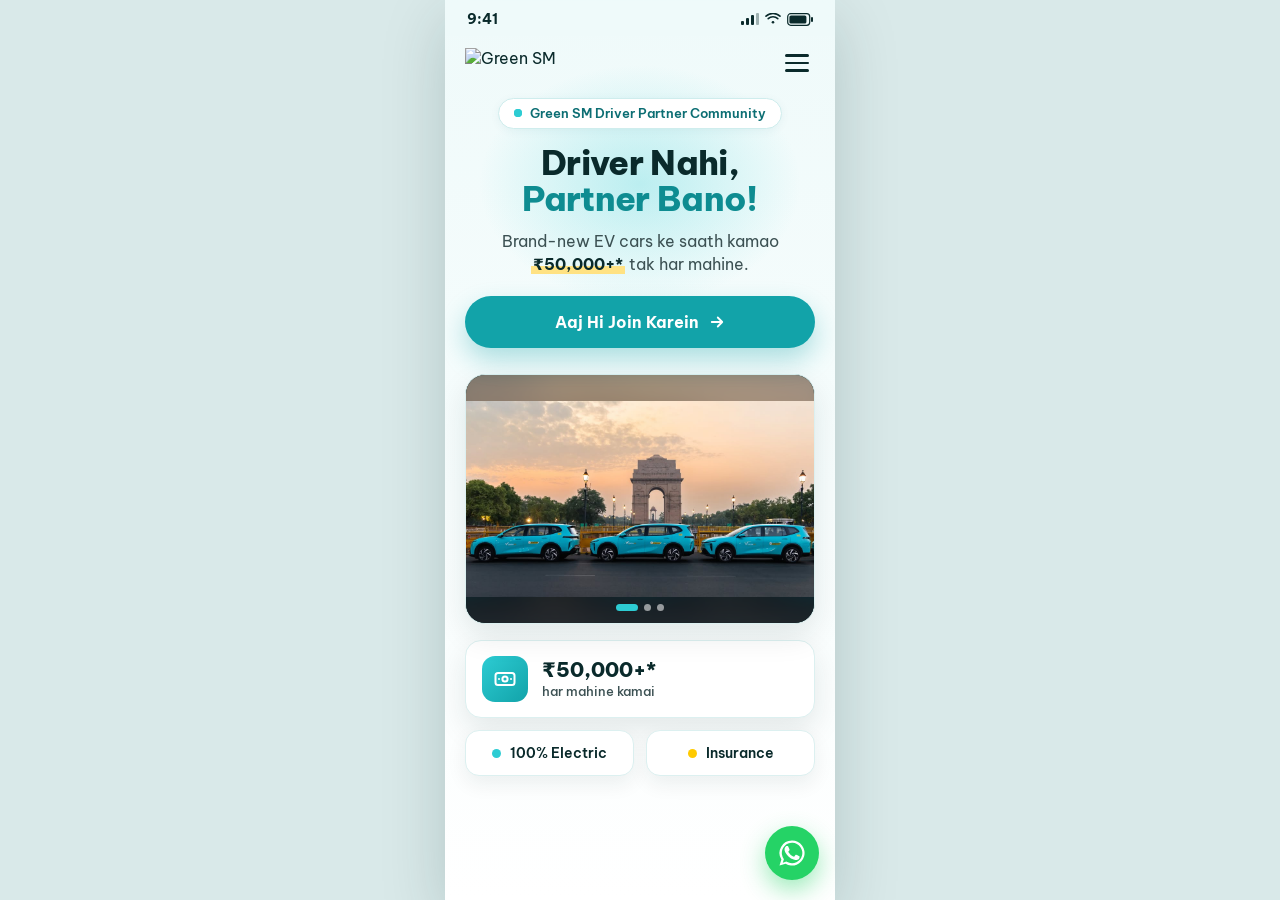
==== mobile.html @ 1cf207fc "IMPROVE: Mobile View" ====
<!DOCTYPE html>
<html lang="hi">
<head>
  <meta charset="UTF-8" />
  <meta name="viewport" content="width=device-width, initial-scale=1.0, viewport-fit=cover" />
  <title>Green SM — Driver Partner</title>

  <link rel="preconnect" href="https://fonts.googleapis.com" />
  <link rel="preconnect" href="https://fonts.gstatic.com" crossorigin />
  <link href="https://fonts.googleapis.com/css2?family=Be+Vietnam+Pro:wght@400;500;600;700;800&display=swap" rel="stylesheet" />

  <style>
    :root {
      --ink: #0A2A2B;
      --teal: #12A3A9;
      --teal-2: #2DCCD3;
      --teal-deep: #0E8C91;
      --mint-1: #EFFAFA;
      --mint-2: #F7FDFD;
      --yellow: #FFCA00;
      --yellow-soft: #FFE283;
      --wa: #25D366;
      --body: #3C5153;
      --card-border: #DCF0F0;
      --shadow: 0 12px 30px rgba(10, 42, 43, 0.10);
    }
    * { margin: 0; padding: 0; box-sizing: border-box; }
    html, body {
      height: 100%;
      font-family: "Be Vietnam Pro", system-ui, -apple-system, "Segoe UI", sans-serif;
      background: #d9e9e9;
      color: var(--ink);
      -webkit-font-smoothing: antialiased;
    }
    body { display: flex; justify-content: center; }

    /* ---- the phone screen (no bezel) ---- */
    .frame {
      position: relative;
      width: 100%;
      max-width: 390px;
      height: 100dvh;
      max-height: 900px;
      margin: 0 auto;
      overflow: hidden;
      background: linear-gradient(180deg, #EFFAFA 0%, #F7FDFD 55%, #FFFFFF 100%);
      box-shadow: 0 20px 60px rgba(10, 42, 43, 0.18);
    }
    .scroll {
      height: 100%;
      overflow-y: auto;
      scrollbar-width: none;
      -ms-overflow-style: none;
    }
    .scroll::-webkit-scrollbar { display: none; }

    /* ---- status bar ---- */
    .statusbar {
      position: sticky;
      top: 0;
      z-index: 30;
      display: flex;
      align-items: center;
      justify-content: space-between;
      padding: 10px 22px 8px;
      font-size: 14px;
      font-weight: 700;
      color: var(--ink);
      background: rgba(239, 250, 250, 0.72);
      -webkit-backdrop-filter: blur(10px);
      backdrop-filter: blur(10px);
    }
    .statusbar .sb-icons { display: flex; align-items: center; gap: 6px; }
    .statusbar svg { display: block; }

    /* ---- header ---- */
    .header {
      display: flex;
      align-items: center;
      justify-content: space-between;
      padding: 12px 20px 6px;
    }
    .logo { height: 30px; width: auto; }
    .hamburger {
      display: flex;
      flex-direction: column;
      gap: 5px;
      background: none;
      border: 0;
      padding: 6px;
      cursor: pointer;
    }
    .hamburger span {
      width: 24px;
      height: 2.5px;
      border-radius: 3px;
      background: var(--ink);
    }

    /* ---- hero ---- */
    .hero {
      position: relative;
      text-align: center;
      padding: 14px 20px 4px;
    }
    .hero::before {
      content: "";
      position: absolute;
      z-index: 0;
      top: -70px;
      left: 50%;
      transform: translateX(-50%);
      width: 460px;
      height: 340px;
      background: radial-gradient(closest-side, rgba(45, 204, 211, 0.28), rgba(45, 204, 211, 0) 70%);
      pointer-events: none;
    }
    .hero > * { position: relative; z-index: 1; }

    .badge {
      display: inline-flex;
      align-items: center;
      gap: 8px;
      padding: 8px 15px;
      border-radius: 999px;
      background: #fff;
      border: 1px solid #CFEDED;
      color: #0C6E73;
      font-size: 12.5px;
      font-weight: 600;
      line-height: 1;
      box-shadow: 0 2px 10px rgba(12, 110, 115, 0.06);
    }
    .badge .pulse {
      position: relative;
      width: 8px;
      height: 8px;
      border-radius: 50%;
      background: var(--teal-2);
      flex: none;
    }
    .badge .pulse::after {
      content: "";
      position: absolute;
      inset: 0;
      border-radius: 50%;
      background: var(--teal-2);
      animation: pulse 1.8s ease-out infinite;
    }
    @keyframes pulse {
      0%   { transform: scale(1);   opacity: 0.7; }
      100% { transform: scale(3.2); opacity: 0; }
    }

    .headline {
      margin-top: 16px;
      font-size: 34px;
      font-weight: 800;
      line-height: 1.08;
      letter-spacing: -0.02em;
      color: var(--ink);
    }
    .headline .teal { color: var(--teal-deep); }

    .subhead {
      margin: 12px auto 0;
      max-width: 30ch;
      font-size: 15.5px;
      line-height: 1.5;
      font-weight: 400;
      color: var(--body);
    }
    .hl {
      background: linear-gradient(transparent 60%, var(--yellow-soft) 60%);
      color: var(--ink);
      font-weight: 700;
      padding: 0 2px;
    }

    .cta {
      display: flex;
      align-items: center;
      justify-content: center;
      gap: 9px;
      width: 100%;
      margin-top: 20px;
      padding: 16px 22px;
      border-radius: 999px;
      background: var(--teal);
      color: #fff;
      font-size: 16px;
      font-weight: 700;
      text-decoration: none;
      box-shadow: 0 12px 26px rgba(18, 163, 169, 0.32);
    }
    .cta:active { transform: translateY(1px); }
    .cta svg { width: 18px; height: 18px; }

    /* ---- carousel ---- */
    .carousel {
      position: relative;
      height: 250px;
      margin: 22px 20px 0;
      border-radius: 20px;
      overflow: hidden;
      border: 1px solid var(--card-border);
      box-shadow: var(--shadow);
      background: #0A2A2B;
    }
    .slide {
      position: absolute;
      inset: 0;
      opacity: 0;
      transition: opacity 0.9s ease;
    }
    .slide.active { opacity: 1; }
    .slide img {
      display: block;
      width: 100%;
      height: 100%;
      object-fit: cover;
    }
    /* India Gate slide: show the WHOLE image (all 3 cars + monument, no half
       cars) via contain, sitting on a blurred fill so there are no empty bars */
    .slide.india::before {
      content: "";
      position: absolute;
      inset: 0;
      background: url('assets/images/hero-latest.jpg') center/cover no-repeat;
      filter: blur(16px) brightness(0.65);
      transform: scale(1.2);
    }
    .slide.india img {
      position: relative;
      object-fit: contain;
    }
    .dots {
      position: absolute;
      left: 0;
      right: 0;
      bottom: 12px;
      z-index: 3;
      display: flex;
      justify-content: center;
      gap: 6px;
    }
    .dot {
      width: 7px;
      height: 7px;
      border-radius: 999px;
      background: rgba(255, 255, 255, 0.55);
      transition: width 0.45s ease, background 0.45s ease;
    }
    .dot.active { width: 22px; background: var(--teal-2); }

    /* ---- stat + chips ---- */
    .stats { padding: 16px 20px 26px; }
    .stat-wide {
      display: flex;
      align-items: center;
      gap: 14px;
      padding: 15px 16px;
      border-radius: 16px;
      background: #fff;
      border: 1px solid var(--card-border);
      box-shadow: var(--shadow);
    }
    .stat-ic {
      flex: none;
      width: 46px;
      height: 46px;
      border-radius: 13px;
      display: grid;
      place-items: center;
      background: linear-gradient(135deg, var(--teal-2), var(--teal));
      color: #fff;
    }
    .stat-ic svg { width: 24px; height: 24px; }
    .stat-amt { font-size: 20px; font-weight: 800; color: var(--ink); line-height: 1.1; }
    .stat-sub { font-size: 13px; color: var(--body); font-weight: 500; margin-top: 2px; }

    .chips {
      display: grid;
      grid-template-columns: 1fr 1fr;
      gap: 12px;
      margin-top: 12px;
    }
    .chip {
      display: flex;
      align-items: center;
      justify-content: center;
      gap: 9px;
      padding: 13px 10px;
      border-radius: 14px;
      background: #fff;
      border: 1px solid var(--card-border);
      box-shadow: 0 8px 20px rgba(10, 42, 43, 0.07);
      font-size: 14px;
      font-weight: 600;
      color: var(--ink);
    }
    .chip .d { width: 9px; height: 9px; border-radius: 50%; flex: none; }
    .chip .d.teal { background: var(--teal-2); }
    .chip .d.yellow { background: var(--yellow); }

    /* ---- floating whatsapp (fixed within the screen) ---- */
    .wa {
      position: absolute;
      right: 16px;
      bottom: 20px;
      z-index: 40;
      width: 54px;
      height: 54px;
      border-radius: 50%;
      display: grid;
      place-items: center;
      background: var(--wa);
      box-shadow: 0 10px 24px rgba(37, 211, 102, 0.45);
      text-decoration: none;
    }
    .wa svg { width: 30px; height: 30px; fill: #fff; }
  </style>
</head>
<body>
  <div class="frame">
    <div class="scroll">

      <!-- status bar -->
      <div class="statusbar">
        <span>9:41</span>
        <span class="sb-icons">
          <!-- signal -->
          <svg width="18" height="12" viewBox="0 0 18 12" fill="none">
            <rect x="0"  y="8" width="3" height="4"  rx="1" fill="#0A2A2B"/>
            <rect x="5"  y="5" width="3" height="7"  rx="1" fill="#0A2A2B"/>
            <rect x="10" y="2" width="3" height="10" rx="1" fill="#0A2A2B"/>
            <rect x="15" y="0" width="3" height="12" rx="1" fill="#0A2A2B" opacity="0.35"/>
          </svg>
          <!-- wifi -->
          <svg width="16" height="12" viewBox="0 0 16 12" fill="none">
            <path d="M8 10.5a1.3 1.3 0 100-2.6 1.3 1.3 0 000 2.6z" fill="#0A2A2B"/>
            <path d="M3.2 5.6a7 7 0 019.6 0" stroke="#0A2A2B" stroke-width="1.6" stroke-linecap="round"/>
            <path d="M1 3.2a10.2 10.2 0 0114 0" stroke="#0A2A2B" stroke-width="1.6" stroke-linecap="round"/>
          </svg>
          <!-- battery -->
          <svg width="26" height="13" viewBox="0 0 26 13" fill="none">
            <rect x="0.7" y="0.7" width="22" height="11.6" rx="3" stroke="#0A2A2B" stroke-width="1.2"/>
            <rect x="2.4" y="2.4" width="17" height="8.2" rx="1.6" fill="#0A2A2B"/>
            <rect x="24" y="4" width="2" height="5" rx="1" fill="#0A2A2B"/>
          </svg>
        </span>
      </div>

      <!-- header -->
      <div class="header">
        <img class="logo" src="https://w.ladicdn.com/s500x350/682b14dd6c648c0012c0d0d5/logo-phi-20250730133343-btzkv.png" alt="Green SM" />
        <button class="hamburger" aria-label="Menu"><span></span><span></span><span></span></button>
      </div>

      <!-- hero -->
      <section class="hero">
        <span class="badge"><span class="pulse"></span>Green SM Driver Partner Community</span>
        <h1 class="headline">Driver Nahi,<br><span class="teal">Partner Bano!</span></h1>
        <p class="subhead">Brand-new EV cars ke saath kamao <span class="hl">&#8377;50,000+*</span> tak har mahine.</p>
        <a class="cta" href="#">Aaj Hi Join Karein
          <svg viewBox="0 0 24 24" fill="none" stroke="currentColor" stroke-width="2.4" stroke-linecap="round" stroke-linejoin="round"><path d="M5 12h14M13 6l6 6-6 6"/></svg>
        </a>
      </section>

      <!-- carousel -->
      <div class="carousel" id="carousel">
        <div class="slide india active"><img src="assets/images/hero-latest.jpg" alt="India Gate ke saamne Green SM ki EV cars"></div>
        <div class="slide"><img src="assets/images/event-01.jpg" alt="Green SM Driver Partner community event"></div>
        <div class="slide"><img src="assets/images/hero-driver-car.png" alt="Green SM driver apni EV car ke saath"></div>
        <div class="dots">
          <span class="dot active"></span><span class="dot"></span><span class="dot"></span>
        </div>
      </div>

      <!-- stats -->
      <div class="stats">
        <div class="stat-wide">
          <span class="stat-ic">
            <svg viewBox="0 0 24 24" fill="none" stroke="currentColor" stroke-width="2" stroke-linecap="round" stroke-linejoin="round">
              <rect x="2.5" y="6" width="19" height="12" rx="2.5"/>
              <circle cx="12" cy="12" r="2.6"/>
              <path d="M6 12h.01M18 12h.01"/>
            </svg>
          </span>
          <div>
            <div class="stat-amt">&#8377;50,000+*</div>
            <div class="stat-sub">har mahine kamai</div>
          </div>
        </div>
        <div class="chips">
          <div class="chip"><span class="d teal"></span>100% Electric</div>
          <div class="chip"><span class="d yellow"></span>Insurance</div>
        </div>
      </div>

    </div>

    <!-- floating whatsapp -->
    <a class="wa" href="#" aria-label="WhatsApp">
      <svg viewBox="0 0 24 24"><path d="M17.5 14.4c-.3-.15-1.77-.87-2.04-.97-.27-.1-.47-.15-.67.15-.2.3-.77.97-.94 1.17-.17.2-.35.22-.65.07-.3-.15-1.26-.46-2.4-1.48-.89-.79-1.49-1.77-1.66-2.07-.17-.3-.02-.46.13-.61.14-.13.3-.35.45-.52.15-.17.2-.3.3-.5.1-.2.05-.37-.02-.52-.07-.15-.67-1.62-.92-2.22-.24-.58-.49-.5-.67-.51h-.57c-.2 0-.52.07-.8.37-.27.3-1.04 1.02-1.04 2.48s1.07 2.88 1.22 3.08c.15.2 2.1 3.2 5.08 4.49.71.31 1.26.49 1.7.63.71.23 1.36.2 1.87.12.57-.08 1.77-.72 2.02-1.42.25-.7.25-1.3.17-1.42-.07-.13-.27-.2-.57-.35z"/><path d="M12 2a10 10 0 00-8.5 15.28L2 22l4.85-1.47A10 10 0 1012 2zm0 18.2a8.2 8.2 0 01-4.18-1.14l-.3-.18-2.88.87.86-2.8-.2-.31A8.2 8.2 0 1112 20.2z"/></svg>
    </a>
  </div>

  <script>
    (function () {
      var slides = Array.prototype.slice.call(document.querySelectorAll('#carousel .slide'));
      var dots = Array.prototype.slice.call(document.querySelectorAll('#carousel .dot'));
      var i = 0;
      var PER = 5500; // 3 x 5.5s = ~16.5s loop
      setInterval(function () {
        slides[i].classList.remove('active');
        dots[i].classList.remove('active');
        i = (i + 1) % slides.length;
        slides[i].classList.add('active');
        dots[i].classList.add('active');
      }, PER);
    })();
  </script>
</body>
</html>
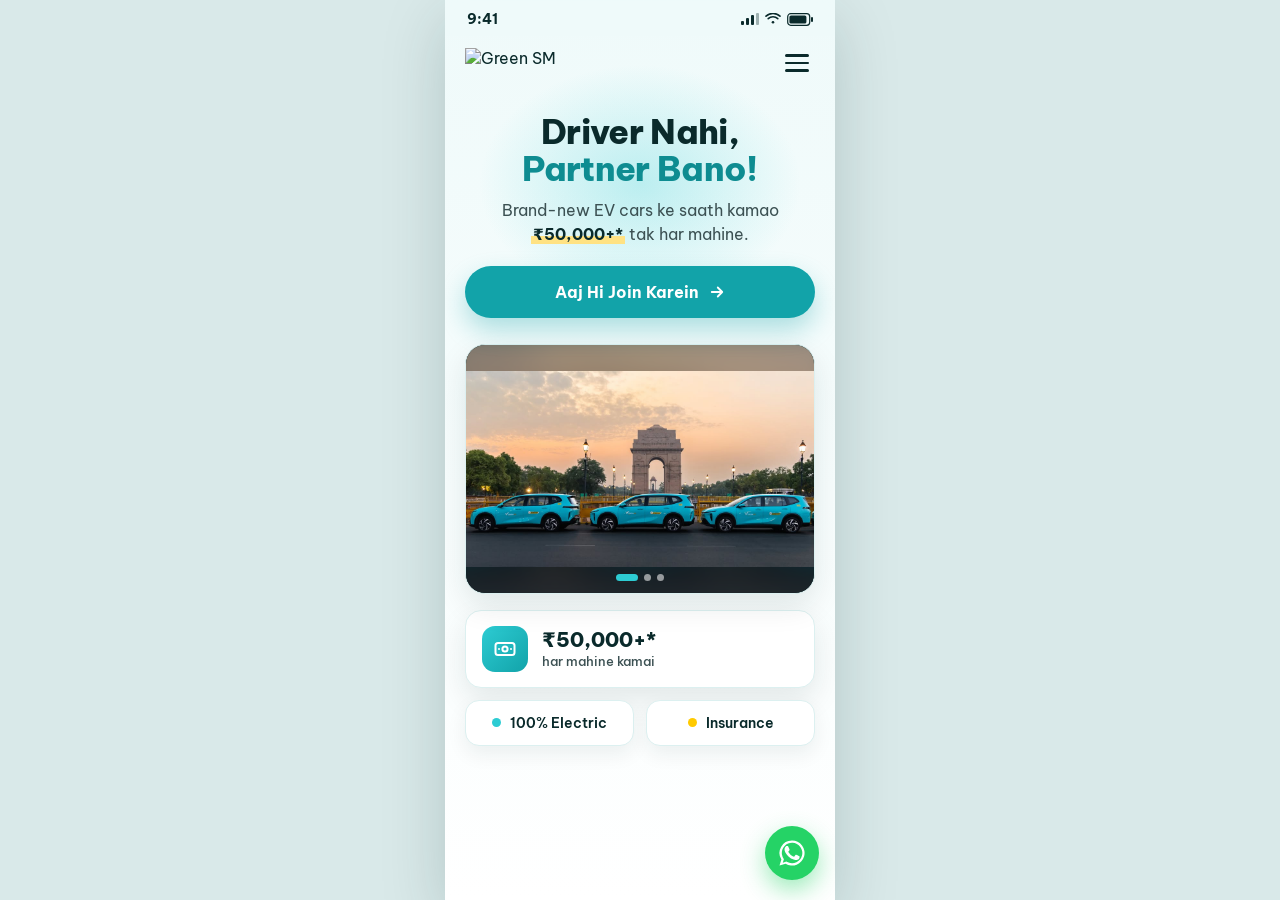
==== commit 7312242a: "IMPROVE: Remove community badge from hero section in index and mobile pages" ====
--- a/mobile.html
+++ b/mobile.html
@@ -359,7 +359,6 @@
 
       <!-- hero -->
       <section class="hero">
-        <span class="badge"><span class="pulse"></span>Green SM Driver Partner Community</span>
         <h1 class="headline">Driver Nahi,<br><span class="teal">Partner Bano!</span></h1>
         <p class="subhead">Brand-new EV cars ke saath kamao <span class="hl">&#8377;50,000+*</span> tak har mahine.</p>
         <a class="cta" href="#">Aaj Hi Join Karein
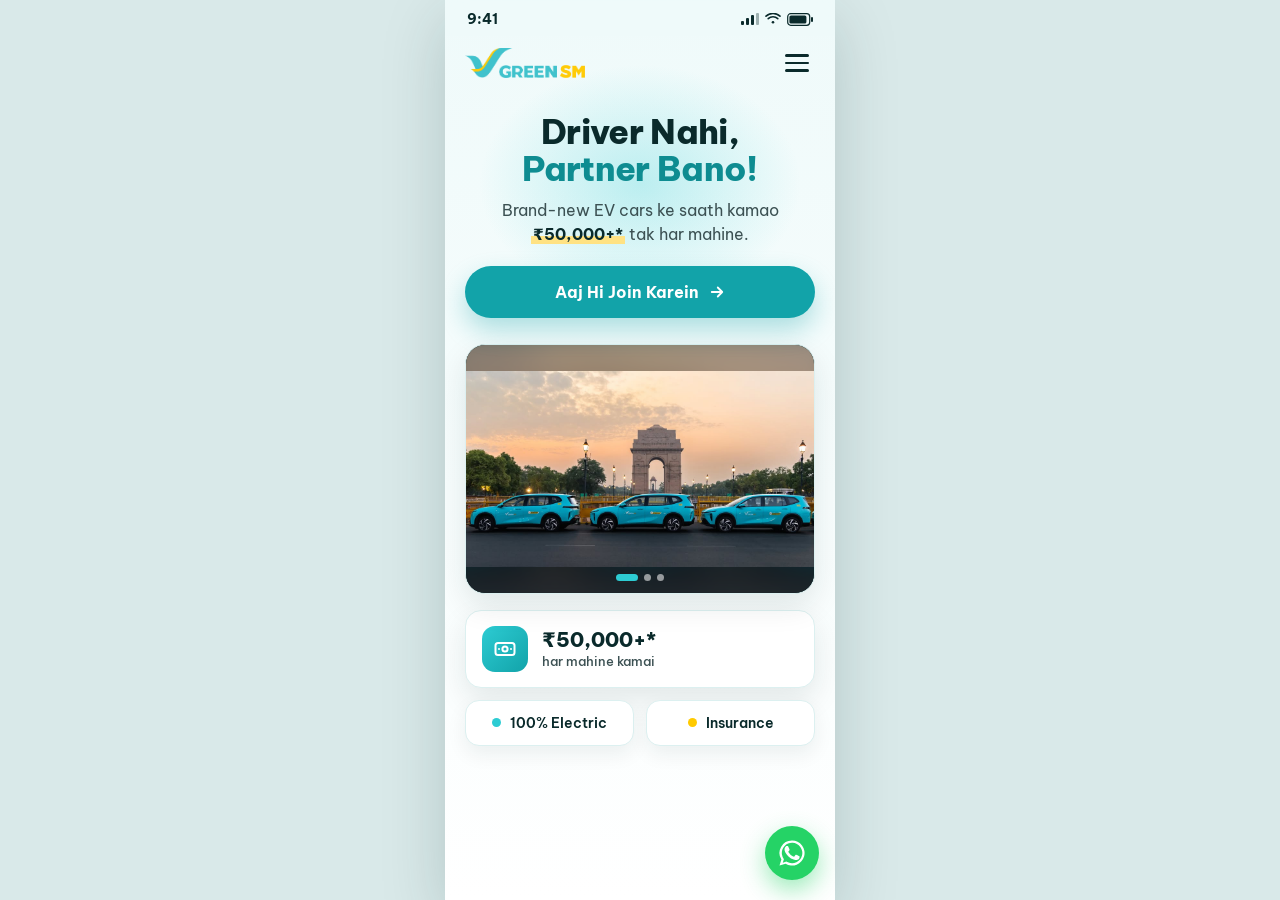
==== commit 6f7d92a0: "IMPROVE: bundle brand logo locally (assets/logo.png) so images load without CDN; drop ladicdn from C" ====
--- a/mobile.html
+++ b/mobile.html
@@ -353,7 +353,7 @@
 
       <!-- header -->
       <div class="header">
-        <img class="logo" src="https://w.ladicdn.com/s500x350/682b14dd6c648c0012c0d0d5/logo-phi-20250730133343-btzkv.png" alt="Green SM" />
+        <img class="logo" src="assets/logo.png" alt="Green SM" />
         <button class="hamburger" aria-label="Menu"><span></span><span></span><span></span></button>
       </div>
 
